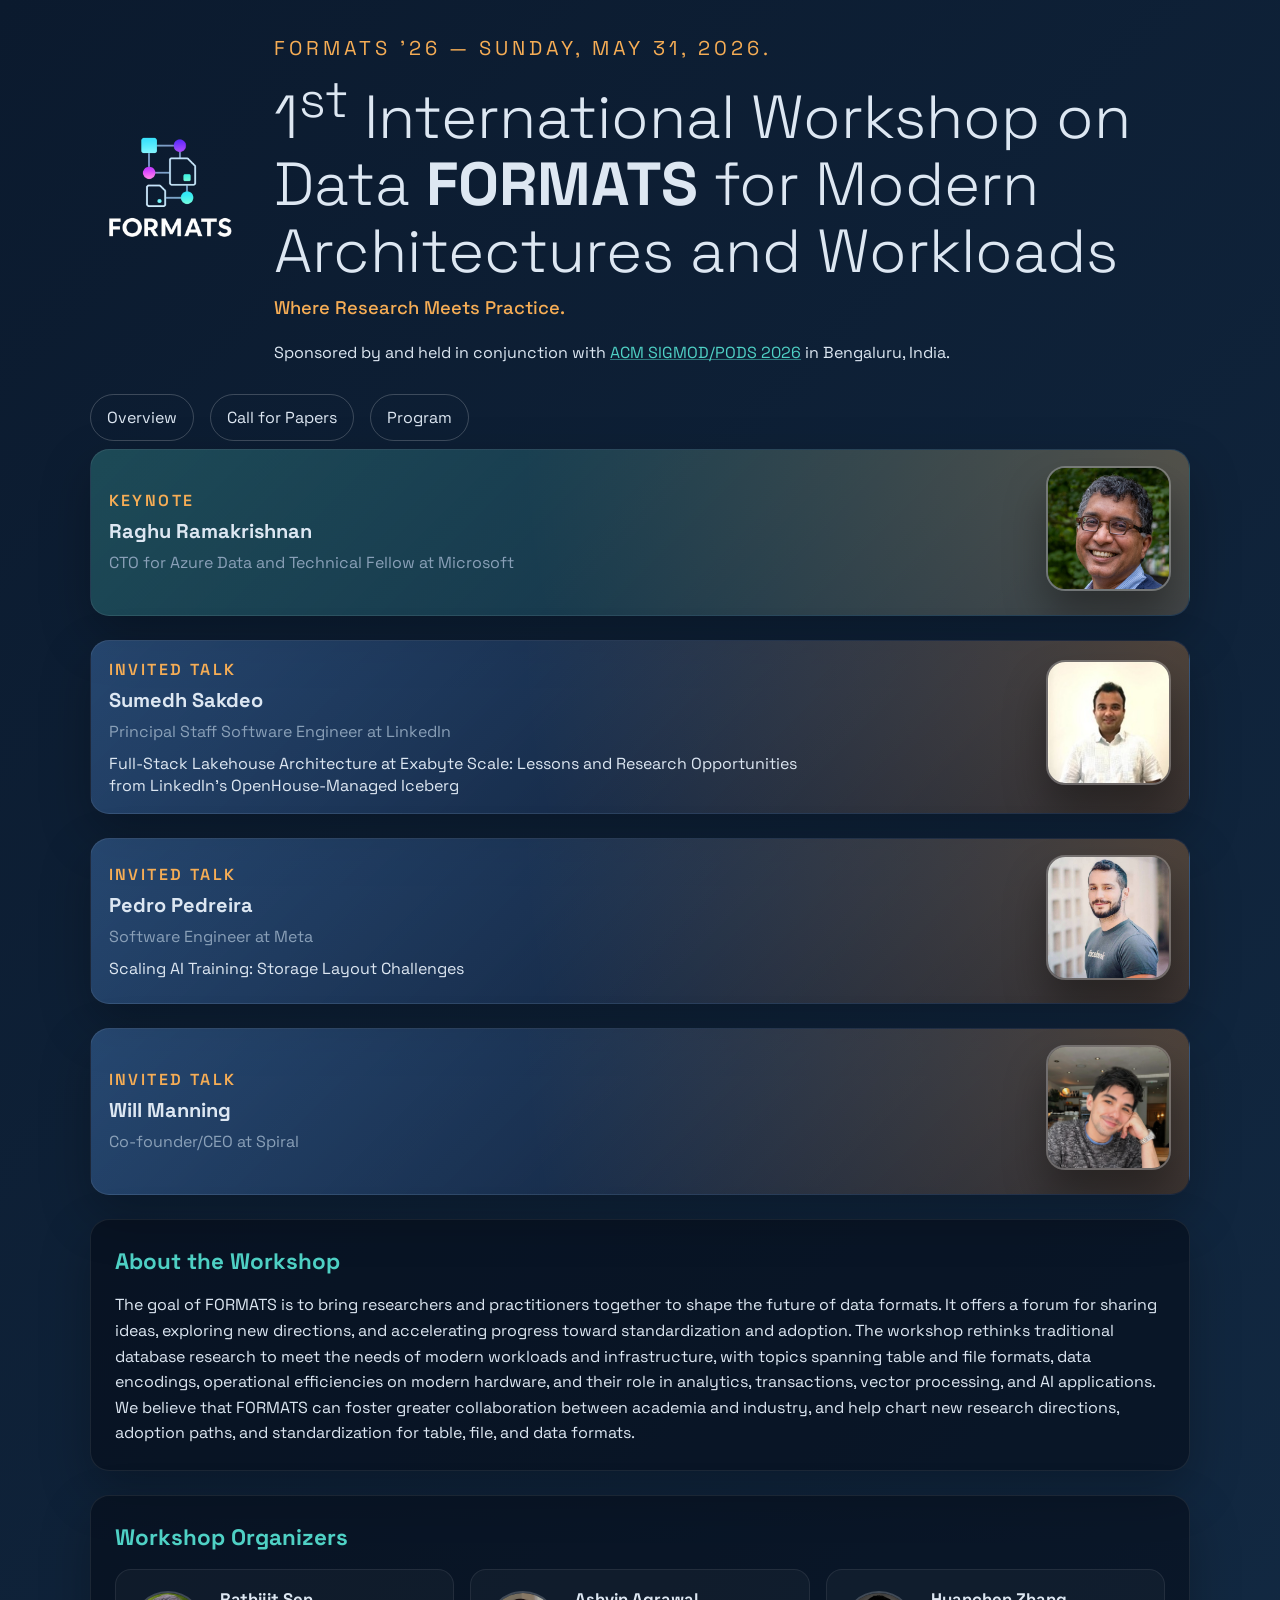
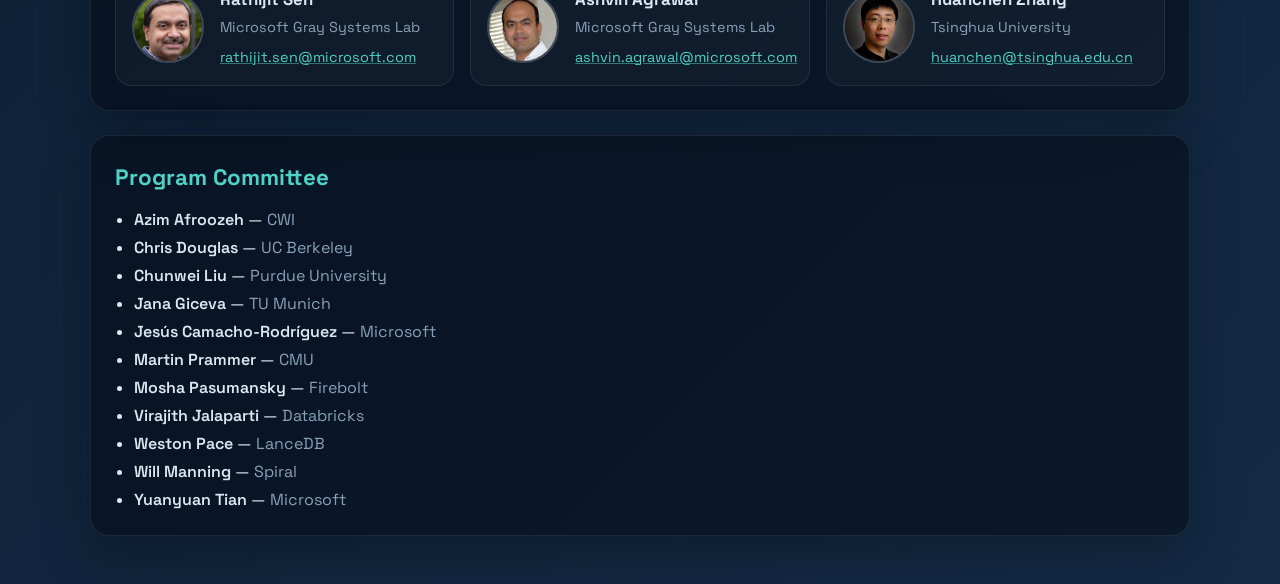
==== index.html @ 2ddc9ac2 "Added invited talk for Will Manning" ====
<!DOCTYPE html>
<html lang="en">
<head>
    <meta charset="UTF-8" />
    <meta name="viewport" content="width=device-width, initial-scale=1.0" />
    <title>FORMATS 2026 Workshop Overview</title>
    <link rel="stylesheet" href="styles.css" />
</head>
<body>
    <div class="wrapper">
        <header>
            <div class="hero-banner">
                <img src="formats_logo.png" alt="FORMATS 2026 logo" class="workshop-logo" />
                <div class="hero-copy">
                    <p class="hero-tag">FORMATS '26 &mdash; Sunday, May 31, 2026.</p>
                    <h1>1<sup>st</sup> International Workshop on Data <span class="headline-strong">FORMATS</span> for Modern Architectures and Workloads</h1>
                    <div class="subtitle-text">
                        <p class="page-subtitle">Where Research Meets Practice.</p>
                        <p>Sponsored by and held in conjunction with <a href="https://2026.sigmod.org/" target="_blank" rel="noreferrer">ACM SIGMOD/PODS 2026</a> in Bengaluru, India.</p>
                    </div>
                </div>
            </div>
            <nav class="nav-links">
                <a href="index.html">Overview</a>
                <a href="call-for-papers.html">Call for Papers</a>
                <a href="program.html">Program</a>
            </nav>
        </header>
        <main>
            <section class="news-banner" aria-label="Latest updates">
                <div class="news-content">
                    <p class="news-label">Keynote</p>
                    <h3>Raghu Ramakrishnan</h3>
                    <p class="news-description news-role">CTO for Azure Data and Technical Fellow at Microsoft</p>
                </div>
                <div class="news-visual">
                    <img src="talks/raghu_ramakrishnan.jpg" alt="Portrait of Raghu Ramakrishnan" />
                </div>
            </section>
            <section class="news-banner banner-emerald" aria-label="Invited talk">
                <div class="news-content">
                    <p class="news-label">Invited Talk</p>
                    <h3>Sumedh Sakdeo</h3>
                    <p class="news-description news-role">Principal Staff Software Engineer at LinkedIn</p>
                    <p class="news-description">Full-Stack Lakehouse Architecture at Exabyte Scale: Lessons and Research Opportunities from LinkedIn's OpenHouse-Managed Iceberg</p>
                </div>
                <div class="news-visual">
                    <img src="talks/sumedh_sakdeo.jpg" alt="Portrait of Sumedh Sakdeo" />
                </div>
            </section>
            <section class="news-banner banner-emerald" aria-label="Invited talk">
                <div class="news-content">
                    <p class="news-label">Invited Talk</p>
                    <h3>Pedro Pedreira</h3>
                    <p class="news-description news-role">Software Engineer at Meta</p>
                    <p class="news-description">Scaling AI Training: Storage Layout Challenges</p>
                </div>
                <div class="news-visual">
                    <img src="talks/pedro_pedreira.jpg" alt="Portrait of Pedro Pedreira" />
                </div>
            </section>
            <section class="news-banner banner-emerald" aria-label="Invited talk">
                <div class="news-content">
                    <p class="news-label">Invited Talk</p>
                    <h3>Will Manning</h3>
                    <p class="news-description news-role">Co-founder/CEO at Spiral</p>
                </div>
                <div class="news-visual">
                    <img src="talks/will_manning.png" alt="Portrait of Will Manning" />
                </div>
            </section>
            <section>
                <h2>About the Workshop</h2>
                <p>The goal of FORMATS is to bring researchers and practitioners together to shape the future of data formats. It offers a forum for sharing ideas, exploring new directions, and accelerating progress toward standardization and adoption. The workshop rethinks traditional database research to meet the needs of modern workloads and infrastructure, with topics spanning table and file formats, data encodings, operational efficiencies on modern hardware, and their role in analytics, transactions, vector processing, and AI applications.</p>
                <p>We believe that FORMATS can foster greater collaboration between academia and industry, and help chart new research directions, adoption paths, and standardization for table, file, and data formats.</p>
            </section>
            <section>
                <h2>Workshop Organizers</h2>
                <div class="organizer-grid">
                    <article class="organizer-card">
                        <img src="organizers/rathijit_sen.jpg" alt="Portrait of Rathijit Sen" />
                        <div class="organizer-info">
                            <h3>Rathijit Sen</h3>
                            <p>Microsoft Gray Systems Lab</p>
                            <a href="mailto:rathijit.sen@microsoft.com">rathijit.sen@microsoft.com</a>
                        </div>
                    </article>
                    <article class="organizer-card">
                        <img src="organizers/ashvin_agrawal.png" alt="Portrait of Ashvin Agrawal" />
                        <div class="organizer-info">
                            <h3>Ashvin Agrawal</h3>
                            <p>Microsoft Gray Systems Lab</p>
                            <a href="mailto:ashvin.agrawal@microsoft.com">ashvin.agrawal@microsoft.com</a>
                        </div>
                    </article>
                    <article class="organizer-card">
                        <img src="organizers/huanchen_zhang.jpg" alt="Portrait of Huanchen Zhang" />
                        <div class="organizer-info">
                            <h3>Huanchen Zhang</h3>
                            <p>Tsinghua University</p>
                            <a href="mailto:huanchen@tsinghua.edu.cn">huanchen@tsinghua.edu.cn</a>
                        </div>
                    </article>
                </div>
            </section>
            <section>
                <h2>Program Committee</h2>
                <ul class="pc-list">
                    <li><span class="pc-name">Azim Afroozeh</span> &mdash; <span class="pc-affiliation">CWI</span></li>
                    <li><span class="pc-name">Chris Douglas</span> &mdash; <span class="pc-affiliation">UC Berkeley</span></li>
                    <li><span class="pc-name">Chunwei Liu</span> &mdash; <span class="pc-affiliation">Purdue University</span></li>
                    <li><span class="pc-name">Jana Giceva</span> &mdash; <span class="pc-affiliation">TU Munich</span></li>
                    <li><span class="pc-name">Jesús Camacho-Rodríguez</span> &mdash; <span class="pc-affiliation">Microsoft</span></li>
                    <li><span class="pc-name">Martin Prammer</span> &mdash; <span class="pc-affiliation">CMU</span></li>
                    <li><span class="pc-name">Mosha Pasumansky</span> &mdash; <span class="pc-affiliation">Firebolt</span></li>
                    <li><span class="pc-name">Virajith Jalaparti</span> &mdash; <span class="pc-affiliation">Databricks</span></li>
                    <li><span class="pc-name">Weston Pace</span> &mdash; <span class="pc-affiliation">LanceDB</span></li>
                    <li><span class="pc-name">Will Manning</span> &mdash; <span class="pc-affiliation">Spiral</span></li>
                    <li><span class="pc-name">Yuanyuan Tian</span> &mdash; <span class="pc-affiliation">Microsoft</span></li>                    
                </ul>
            </section>
        </main>
    </div>
</body>
</html>
---- styles.css ----
@import url('https://fonts.googleapis.com/css2?family=Space+Grotesk:wght@400;500;600&display=swap');

:root {
    --bg-dark: #0b1a2e;
    --bg-light: #132b45;
    --accent: #4fd1c5;
    --highlight: #f6ad55;
    --text: #dde7f2;
    --muted: #8aa0b8;
}

* {
    box-sizing: border-box;
    margin: 0;
    padding: 0;
}

body {
    font-family: 'Space Grotesk', 'Segoe UI', sans-serif;
    color: var(--text);
    min-height: 100vh;
    background: linear-gradient(135deg, var(--bg-dark), var(--bg-light));
    line-height: 1.6;
    display: flex;
    flex-direction: column;
}

a {
    color: var(--accent);
    text-decoration-color: rgba(79, 209, 197, 0.5);
}

a:hover,
a:focus-visible {
    color: var(--highlight);
    text-decoration-color: var(--highlight);
}

.wrapper {
    width: min(1100px, 90vw);
    margin: 0 auto;
    padding: 1.2rem 0 3rem;
}

header {
    display: flex;
    flex-direction: column;
    gap: 0.3rem;
    margin-bottom: 0.5rem;
}

.workshop-logo {
    width: 160px;
    max-width: 50%;
    height: auto;
    margin-bottom: 0.5rem;
    flex-shrink: 0;
}

.hero-banner {
    display: flex;
    gap: 1.5rem;
    align-items: center;
        margin-top: 0.8rem;
    margin-bottom: 0.2rem;
}

.hero-copy {
    flex: 1;
    display: flex;
    flex-direction: column;
    gap: 0.5rem;
}

.page-subtitle {
    font-size: 1.15rem;
    color: var(--highlight);
    font-weight: 500;
}

.subtitle-text {
    display: flex;
    flex-direction: column;
    gap: 1.1rem;
    align-self: start;
}

.hero-tag {
    color: var(--highlight);
    letter-spacing: 0.2em;
    font-size: 1.25rem;
    text-transform: uppercase;
}

h1 {
    font-size: clamp(2.5rem, 6vw, 3.8rem);
    line-height: 1.1;
    font-weight: 300;
}

.headline-strong {
    font-weight: 700;
}


.nav-links {
    display: flex;
    gap: 1rem;
    flex-wrap: wrap;
    margin-top: 0;
    justify-content: flex-start;
}

.nav-links a {
    text-decoration: none;
    padding: 0.6rem 1rem;
    border: 1px solid rgba(255, 255, 255, 0.2);
    border-radius: 999px;
    margin-top: 1.3rem;
    color: var(--text);
    transition: all 0.2s ease;
}

.nav-links a:hover,
.nav-links a:focus-visible {
    border-color: var(--accent);
    color: var(--accent);
}

main {
    display: grid;
    gap: 1.5rem;
}

section {
    background: rgba(5, 10, 20, 0.55);
    padding: 1.5rem;
    border-radius: 1.2rem;
    border: 1px solid rgba(255, 255, 255, 0.08);
    box-shadow: 0 20px 50px rgba(0, 0, 0, 0.25);
}

section h2 {
    font-size: 1.4rem;
    margin-bottom: 0.8rem;
    color: var(--accent);
}

.news-banner {
    position: relative;
    overflow: hidden;
    background: linear-gradient(135deg, rgba(79, 209, 197, 0.25), rgba(19, 43, 69, 0.9));
    border-radius: 1.2rem;
    padding: 1rem 1.1rem;
    border: 1px solid rgba(255, 255, 255, 0.08);
    display: grid;
    grid-template-columns: minmax(0, 1fr) auto;
    gap: 0.75rem;
    align-items: center;
}

.banner-emerald {
    background: linear-gradient(135deg, rgba(96, 165, 250, 0.3), rgba(9, 18, 38, 0.95));
}

.news-banner::before {
    content: "";
    position: absolute;
    inset: 0;
    background: radial-gradient(circle at top right, rgba(246, 173, 85, 0.35), transparent 60%);
    opacity: 0.8;
    pointer-events: none;
}

.news-content {
    position: relative;
    z-index: 1;
    display: flex;
    flex-direction: column;
    gap: 0.35rem;
}

.news-label {
    text-transform: uppercase;
    letter-spacing: 0.15em;
    font-size: 1rem;
    color: var(--highlight);
    font-weight: 600;
}

.news-content h3 {
    margin: 0;
    font-size: 1.25rem;
    line-height: 1.2;
}

.news-description {
    margin: 0;
    color: var(--text);
    max-width: 72ch;
    line-height: 1.35;
}

.news-role {
    color: var(--muted);
    margin: 0.2rem 0 0.25rem;
}

.news-description + .news-description {
    margin-top: 0.1rem;
}


.news-visual {
    position: relative;
    z-index: 1;
    justify-self: center;
}

.news-visual img {
    width: 125px;
    height: 125px;
    object-fit: cover;
    border-radius: 1.2rem;
    border: 2px solid rgba(255, 255, 255, 0.25);
    box-shadow: 0 25px 40px rgba(0, 0, 0, 0.35);
}

.keynote-card {
    display: flex;
    gap: 1.5rem;
    align-items: center;
    padding: 1rem;
    border-radius: 1rem;
    border: 1px solid rgba(255, 255, 255, 0.08);
    background: rgba(255, 255, 255, 0.03);
}

.keynote-photo img {
    width: 150px;
    height: 150px;
    border-radius: 1rem;
    object-fit: cover;
    border: 2px solid rgba(255, 255, 255, 0.2);
    box-shadow: 0 15px 28px rgba(0, 0, 0, 0.25);
}

.keynote-details h3 {
    margin: 0;
    font-size: 1.25rem;
}

.keynote-label {
    text-transform: uppercase;
    letter-spacing: 0.15em;
    font-size: 0.92rem;
    color: var(--highlight);
    margin-bottom: 0.2rem;
}

.keynote-role {
    margin: 0.2rem 0 0.6rem;
    color: var(--muted);
}

.keynote-abstract {
    margin: 0;
    color: var(--text);
    max-width: 72ch;
    line-height: 1.35;
}


.organizer-grid {
    display: grid;
    grid-template-columns: repeat(auto-fit, minmax(230px, 1fr));
    gap: 1rem;
}

.organizer-card {
    display: flex;
    gap: 1rem;
    align-items: center;
    padding: 1rem;
    border-radius: 1rem;
    border: 1px solid rgba(255, 255, 255, 0.08);
    background: rgba(255, 255, 255, 0.03);
}

.organizer-card img {
    width: 72px;
    height: 72px;
    border-radius: 50%;
    object-fit: cover;
    border: 2px solid rgba(255, 255, 255, 0.2);
}

.organizer-info h3 {
    margin-bottom: 0.2rem;
    font-size: 1.05rem;
}

.organizer-info p {
    margin-bottom: 0.3rem;
    color: var(--muted);
    font-size: 0.9rem;
}

.organizer-card a {
    color: var(--accent);
    font-size: 0.9rem;
}

.placeholder {
    color: var(--muted);
}

.pc-list {
    list-style: disc;
    padding-left: 1.2rem;
    margin: 0.4rem 0 0;
    display: flex;
    flex-direction: column;
    gap: 0.35rem;
}

.pc-list li {
    line-height: 1.4;
}

.pc-name {
    font-weight: 600;
}

.pc-affiliation {
    color: var(--muted);
}

.topics-list {
    padding-left: 1.5rem;
    margin-left: 0.5rem;
}

footer {
    margin-top: auto;
    padding: 2rem 0;
    text-align: center;
    color: var(--muted);
    font-size: 0.9rem;
}

@media (max-width: 640px) {
    .wrapper {
        padding: 2rem 0 3rem;
    }

    header {
        align-items: flex-start;
    }

    .nav-links {
        flex-direction: column;
        align-items: stretch;
    }

    .nav-links a {
        text-align: center;
    }

    .news-banner {
        grid-template-columns: 1fr;
        text-align: center;
        padding: 1.1rem;
    }

    .news-content {
        align-items: center;
    }

    .news-visual img {
        width: 110px;
        height: 110px;
    }

    .keynote-card {
        flex-direction: column;
        text-align: center;
    }

    .keynote-photo img {
        width: 130px;
        height: 130px;
    }
}
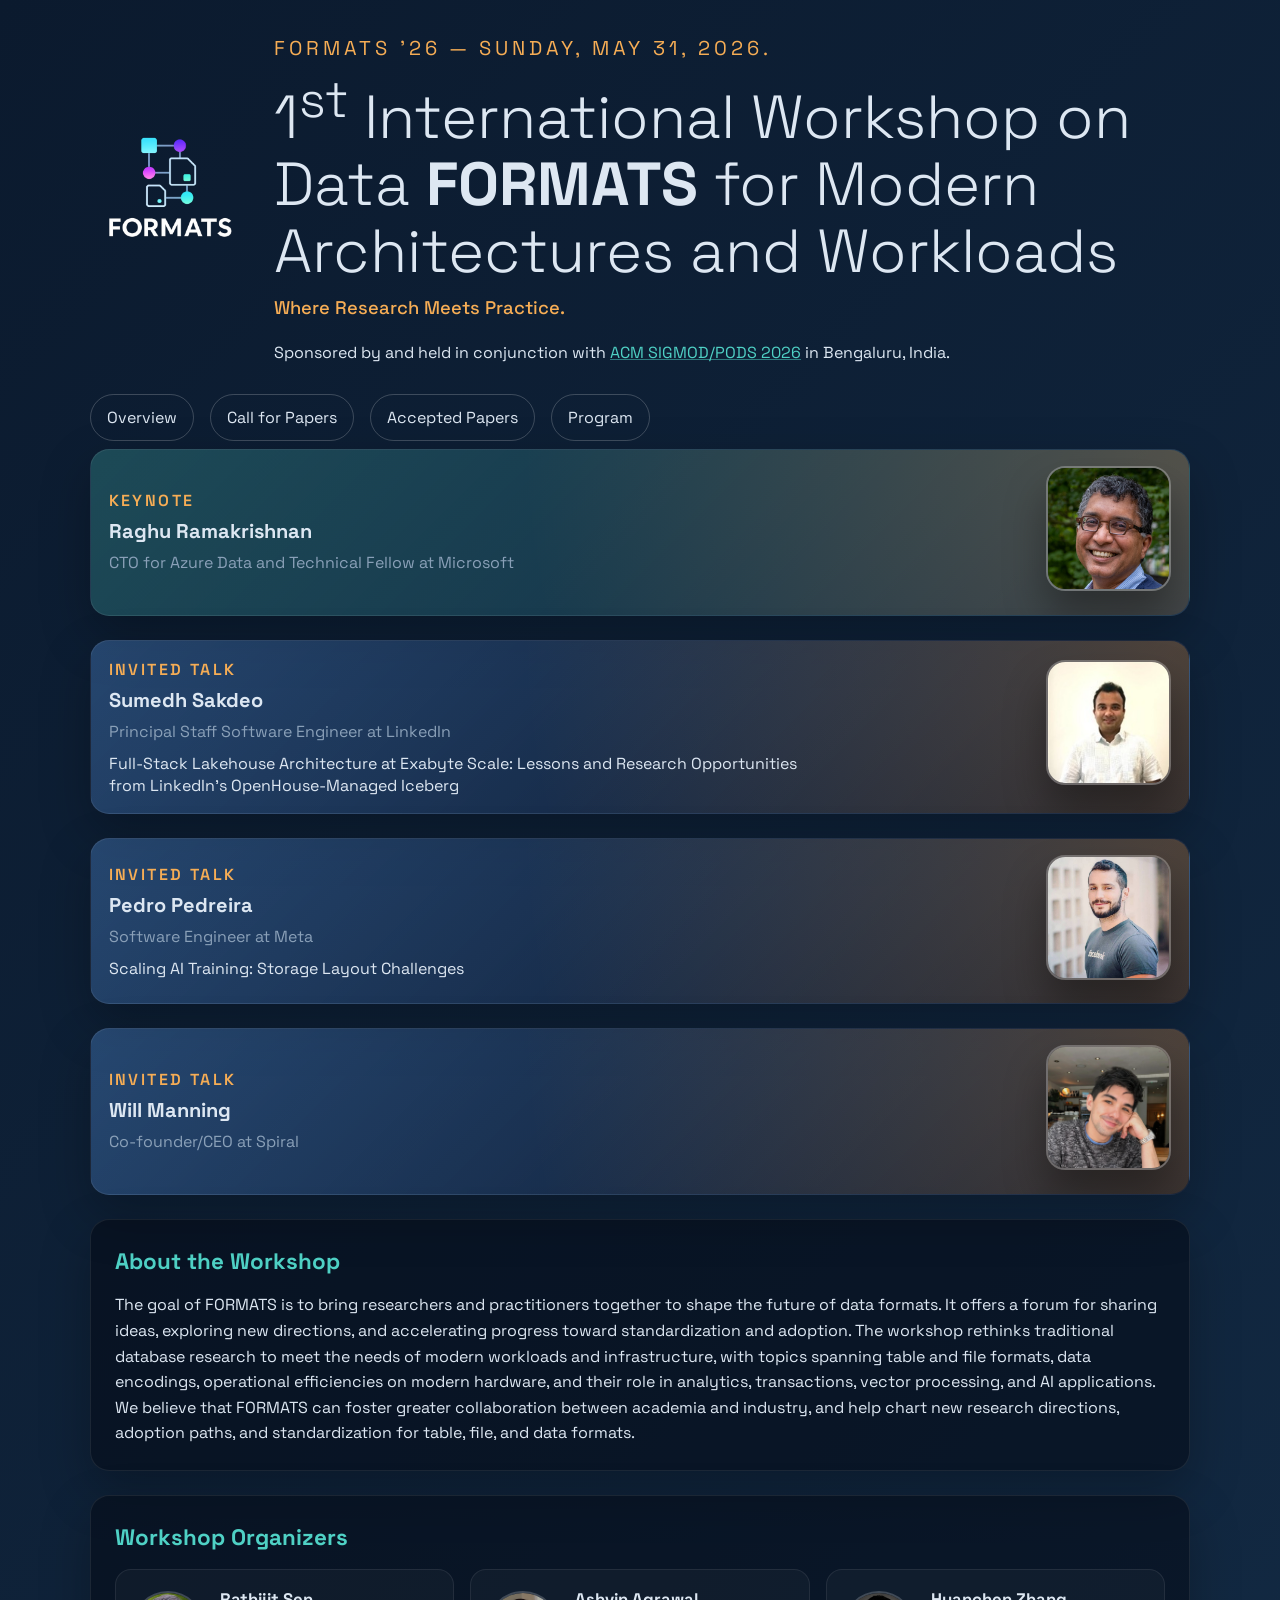
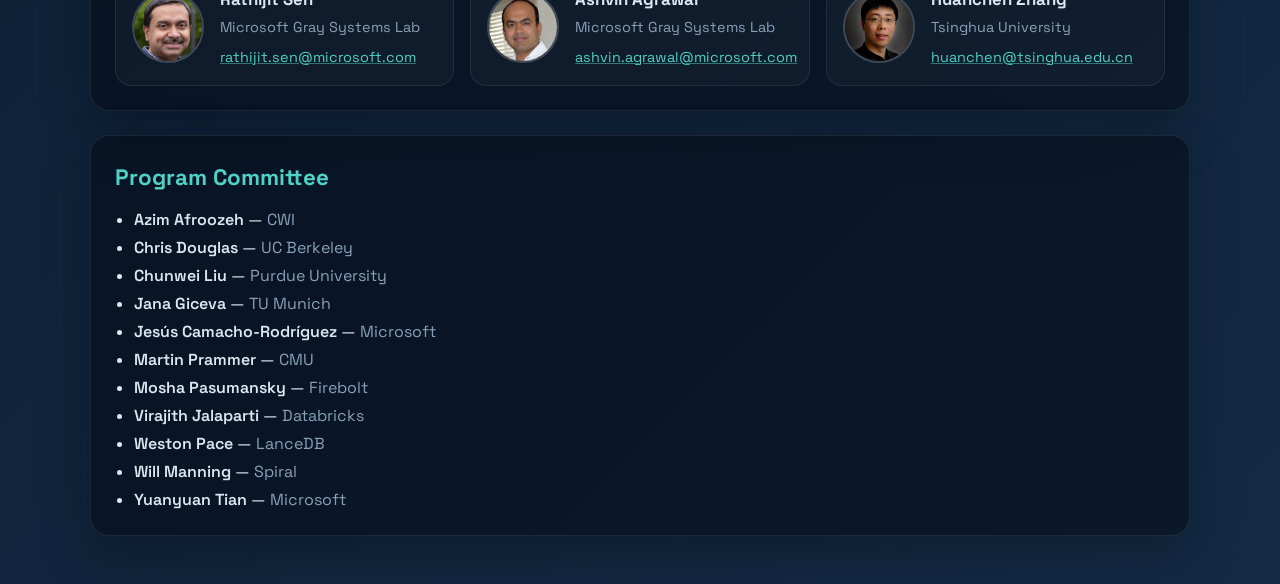
==== commit 73df04b2: "added list of first batch of accepted papers" ====
--- a/index.html
+++ b/index.html
@@ -23,6 +23,7 @@
             <nav class="nav-links">
                 <a href="index.html">Overview</a>
                 <a href="call-for-papers.html">Call for Papers</a>
+                <a href="accepted-papers.html">Accepted Papers</a>
                 <a href="program.html">Program</a>
             </nav>
         </header>
--- a/styles.css
+++ b/styles.css
@@ -341,6 +341,31 @@
     margin-left: 0.5rem;
 }
 
+.paper-list {
+    margin-top: 1rem;
+}
+
+.paper-list li + li {
+    margin-top: 0.75rem;
+}
+
+.paper-list strong {
+    color: var(--accent);
+    font-weight: 600;
+}
+
+.paper-list .paper-authors {
+    color: var(--muted);
+    font-size: 0.95rem;
+}
+
+.contact-author {
+    font-size: 0.85rem;
+    margin-left: 0.15rem;
+    color: var(--highlight);
+    cursor: help;
+}
+
 footer {
     margin-top: auto;
     padding: 2rem 0;
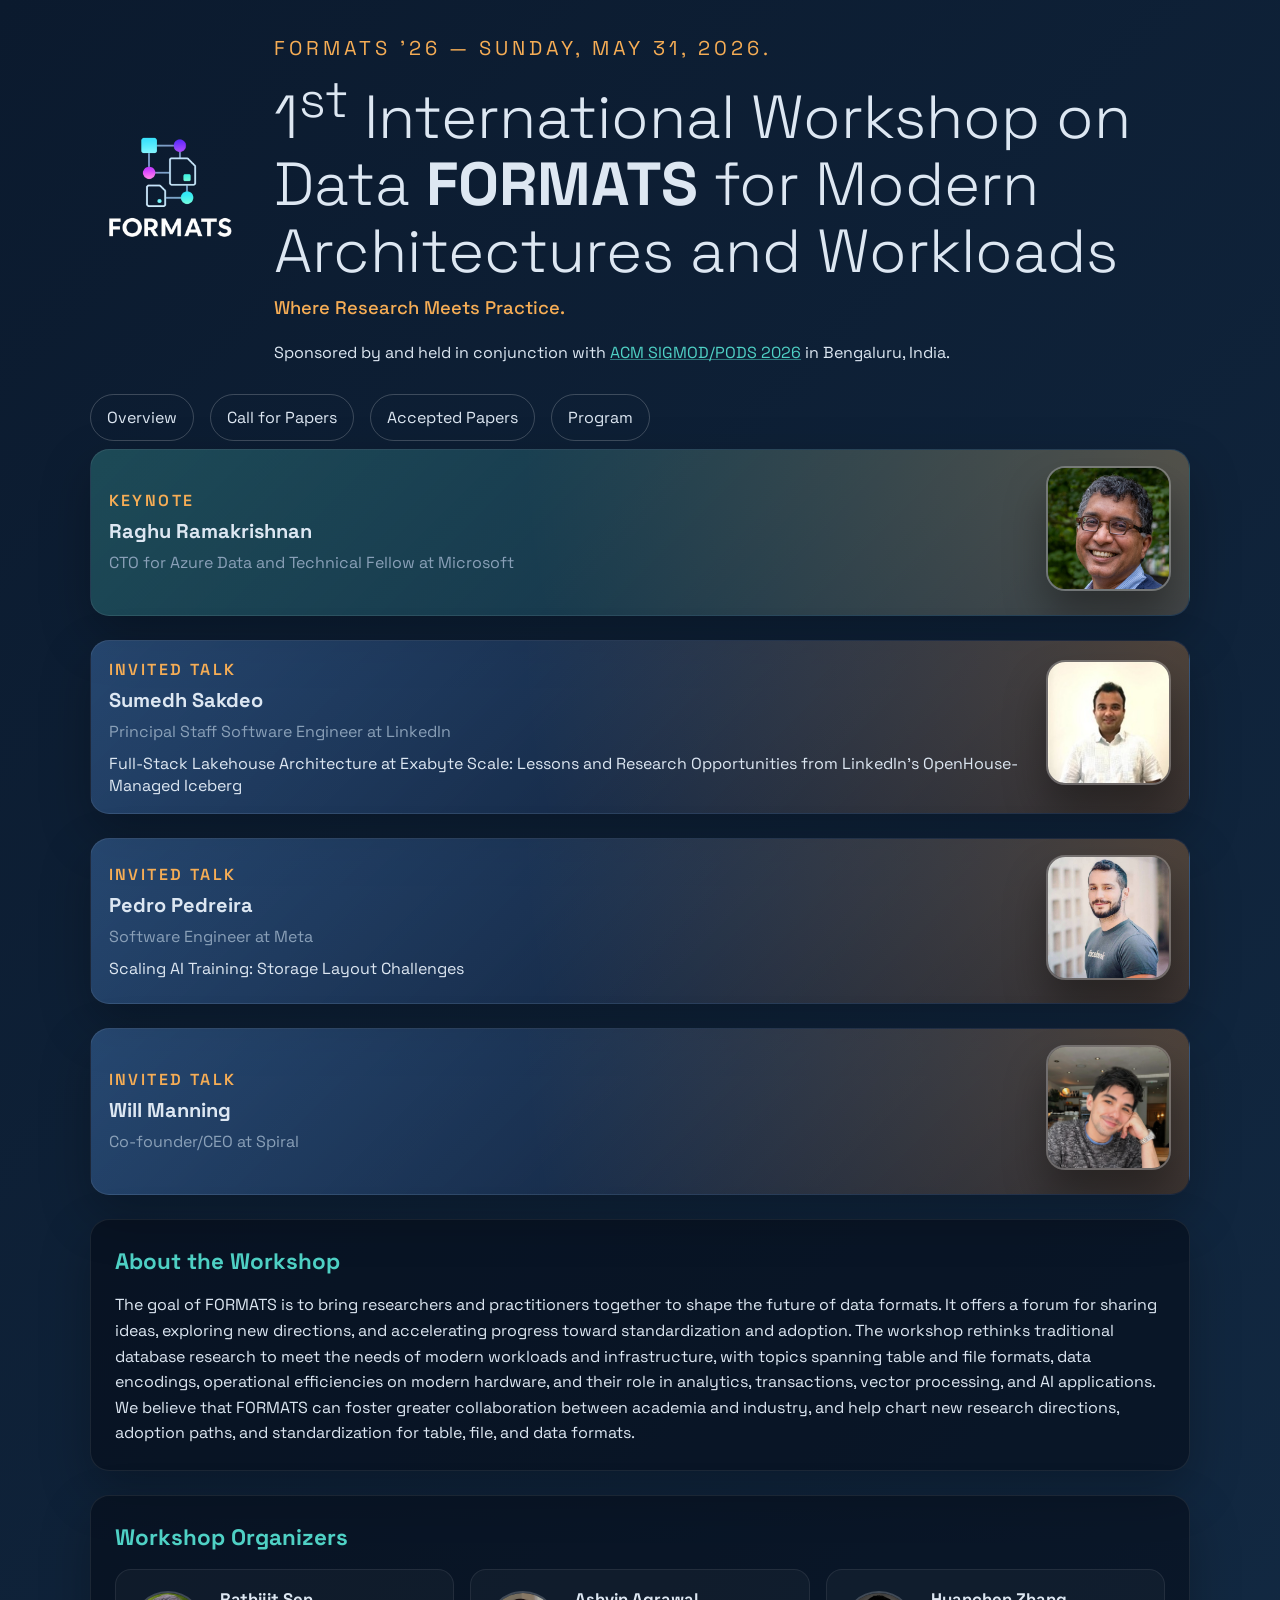
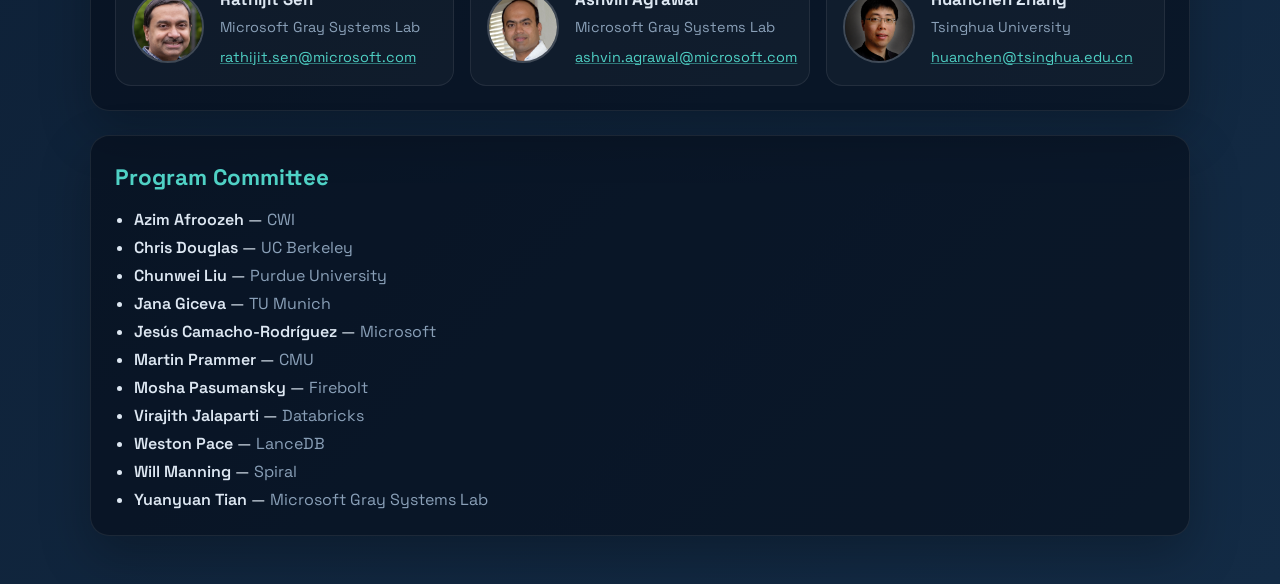
==== commit 537ac412: "added tentative program" ====
--- a/index.html
+++ b/index.html
@@ -117,7 +117,7 @@
                     <li><span class="pc-name">Virajith Jalaparti</span> &mdash; <span class="pc-affiliation">Databricks</span></li>
                     <li><span class="pc-name">Weston Pace</span> &mdash; <span class="pc-affiliation">LanceDB</span></li>
                     <li><span class="pc-name">Will Manning</span> &mdash; <span class="pc-affiliation">Spiral</span></li>
-                    <li><span class="pc-name">Yuanyuan Tian</span> &mdash; <span class="pc-affiliation">Microsoft</span></li>                    
+                    <li><span class="pc-name">Yuanyuan Tian</span> &mdash; <span class="pc-affiliation">Microsoft Gray Systems Lab</span></li>                    
                 </ul>
             </section>
         </main>
--- a/styles.css
+++ b/styles.css
@@ -155,12 +155,20 @@
     border: 1px solid rgba(255, 255, 255, 0.08);
     display: grid;
     grid-template-columns: minmax(0, 1fr) auto;
-    gap: 0.75rem;
+    column-gap: 0.75rem;
     align-items: center;
+}
+
+.news-banner > .talk-details {
+    grid-column: 1 / -1;
 }
 
 .banner-emerald {
     background: linear-gradient(135deg, rgba(96, 165, 250, 0.3), rgba(9, 18, 38, 0.95));
+}
+
+.banner-keynote {
+    border: 2px solid var(--highlight);
 }
 
 .news-banner::before {
@@ -197,7 +205,6 @@
 .news-description {
     margin: 0;
     color: var(--text);
-    max-width: 72ch;
     line-height: 1.35;
 }
 
@@ -366,6 +373,173 @@
     cursor: help;
 }
 
+.program-intro {
+    color: var(--muted);
+    margin-bottom: 1rem;
+}
+
+.program-room {
+    color: var(--highlight);
+    font-weight: 600;
+    margin: 0 0 0.5rem;
+}
+
+.session-block {
+    display: flex;
+    flex-direction: column;
+    gap: 0.75rem;
+}
+
+.session-block + .session-block,
+.session-block + .program-break,
+.program-break + .session-block {
+    margin-top: 1.5rem;
+}
+
+.session-heading {
+    font-size: 1.15rem;
+    color: var(--accent);
+    margin: 0;
+}
+
+.session-theme {
+    color: var(--muted);
+    font-size: 0.95rem;
+    margin: 0 0 0.25rem;
+}
+
+.program-time {
+    text-transform: uppercase;
+    letter-spacing: 0.12em;
+    font-size: 0.85rem;
+    color: var(--highlight);
+    font-weight: 600;
+    margin: 0 0 0.3rem;
+}
+
+.news-banner .program-time {
+    margin: 0;
+}
+
+.news-banner.no-visual {
+    grid-template-columns: 1fr;
+}
+
+.talk-details {
+    margin-top: 0.75rem;
+    color: var(--muted);
+    font-size: 0.95rem;
+    max-width: none;
+}
+
+.talk-details summary {
+    cursor: pointer;
+    color: var(--accent);
+    font-weight: 600;
+    letter-spacing: 0.04em;
+    text-transform: uppercase;
+    font-size: 0.8rem;
+    list-style: none;
+}
+
+.talk-details summary::-webkit-details-marker {
+    display: none;
+}
+
+.talk-details summary::before {
+    content: "▸ ";
+    display: inline-block;
+    transition: transform 0.15s ease;
+}
+
+.talk-details[open] summary::before {
+    content: "▾ ";
+}
+
+.talk-details p {
+    margin: 0.6rem 0 0;
+    line-height: 1.55;
+}
+
+.talk-details strong {
+    color: var(--text);
+}
+
+.paper-row {
+    display: grid;
+    grid-template-columns: 110px 1fr;
+    gap: 1rem;
+    align-items: baseline;
+    padding: 0.6rem 0.9rem;
+    border-radius: 0.7rem;
+    background: rgba(255, 255, 255, 0.03);
+    border: 1px solid rgba(255, 255, 255, 0.06);
+}
+
+.paper-row .program-time {
+    margin: 0;
+    color: var(--muted);
+    letter-spacing: 0.08em;
+}
+
+.paper-row .paper-title {
+    font-weight: 600;
+    color: var(--text);
+    margin: 0;
+}
+
+.paper-row .paper-authors {
+    display: block;
+    color: var(--muted);
+    font-size: 0.92rem;
+    margin-top: 0.15rem;
+}
+
+.program-break,
+.program-simple {
+    display: grid;
+    grid-template-columns: 110px 1fr;
+    gap: 1rem;
+    align-items: baseline;
+    padding: 0.6rem 0.9rem;
+    border-radius: 0.7rem;
+    border: 1px dashed rgba(255, 255, 255, 0.1);
+    background: rgba(255, 255, 255, 0.015);
+    color: var(--muted);
+}
+
+.program-break .program-time,
+.program-simple .program-time {
+    margin: 0;
+    color: var(--muted);
+    letter-spacing: 0.08em;
+}
+
+.program-break .program-label {
+    color: var(--highlight);
+    font-weight: 600;
+}
+
+.program-simple .program-label {
+    color: var(--text);
+    font-weight: 600;
+}
+
+.program-note {
+    color: var(--muted);
+    font-size: 0.9rem;
+    margin-top: 1rem;
+}
+
+@media (max-width: 640px) {
+    .paper-row,
+    .program-break,
+    .program-simple {
+        grid-template-columns: 1fr;
+        gap: 0.25rem;
+    }
+}
+
 footer {
     margin-top: auto;
     padding: 2rem 0;
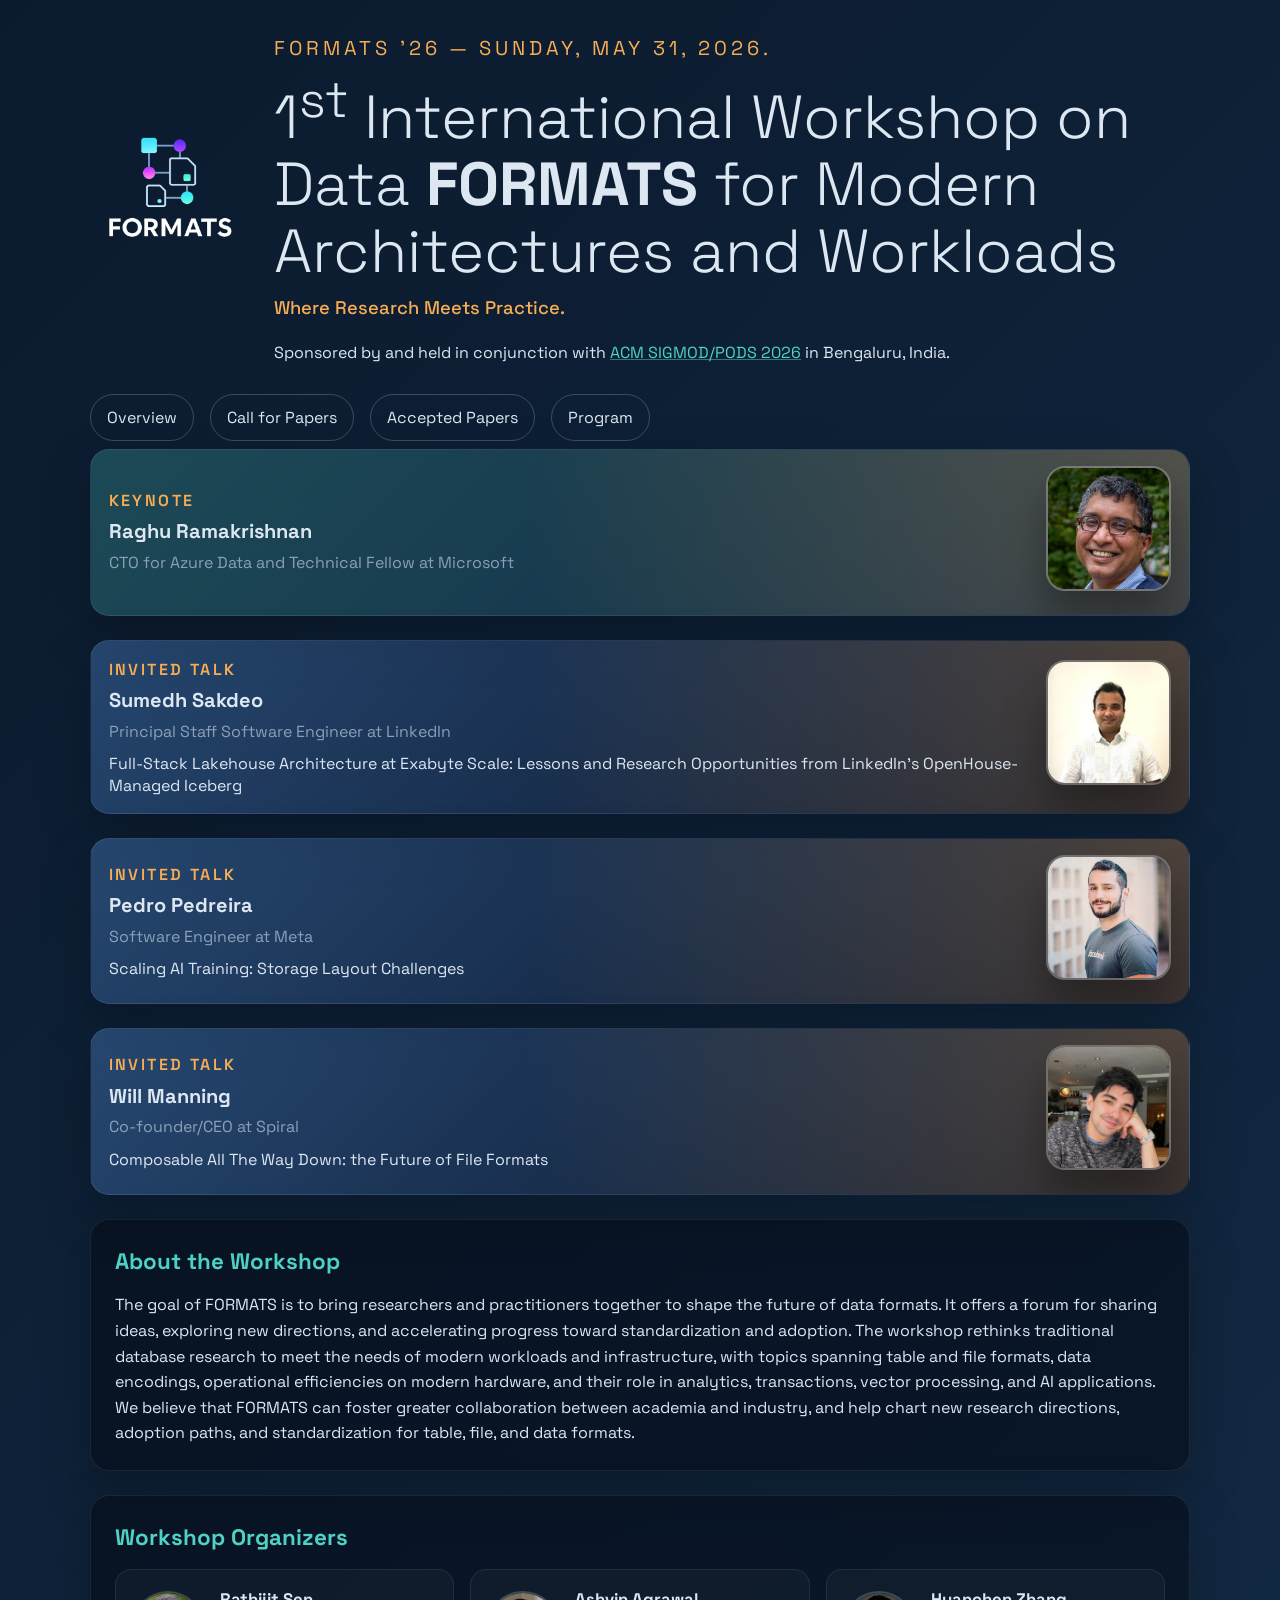
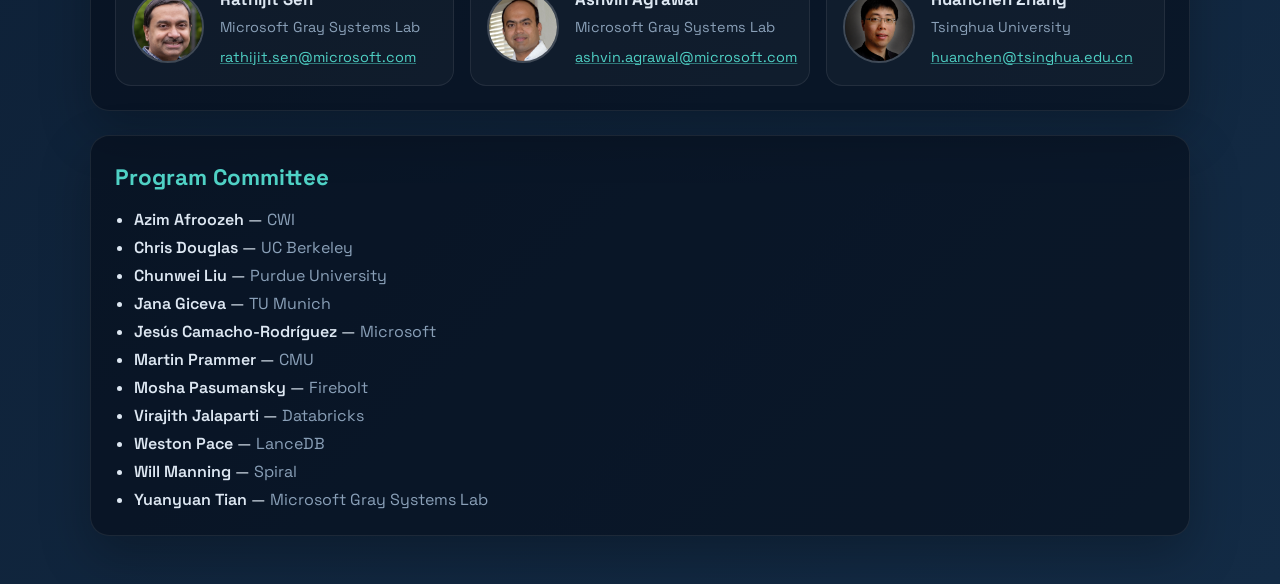
==== commit b7ccadd3: "Added Will Manning's talk title" ====
--- a/index.html
+++ b/index.html
@@ -65,6 +65,7 @@
                     <p class="news-label">Invited Talk</p>
                     <h3>Will Manning</h3>
                     <p class="news-description news-role">Co-founder/CEO at Spiral</p>
+                    <p class="news-description">Composable All The Way Down: the Future of File Formats</p>
                 </div>
                 <div class="news-visual">
                     <img src="talks/will_manning.png" alt="Portrait of Will Manning" />
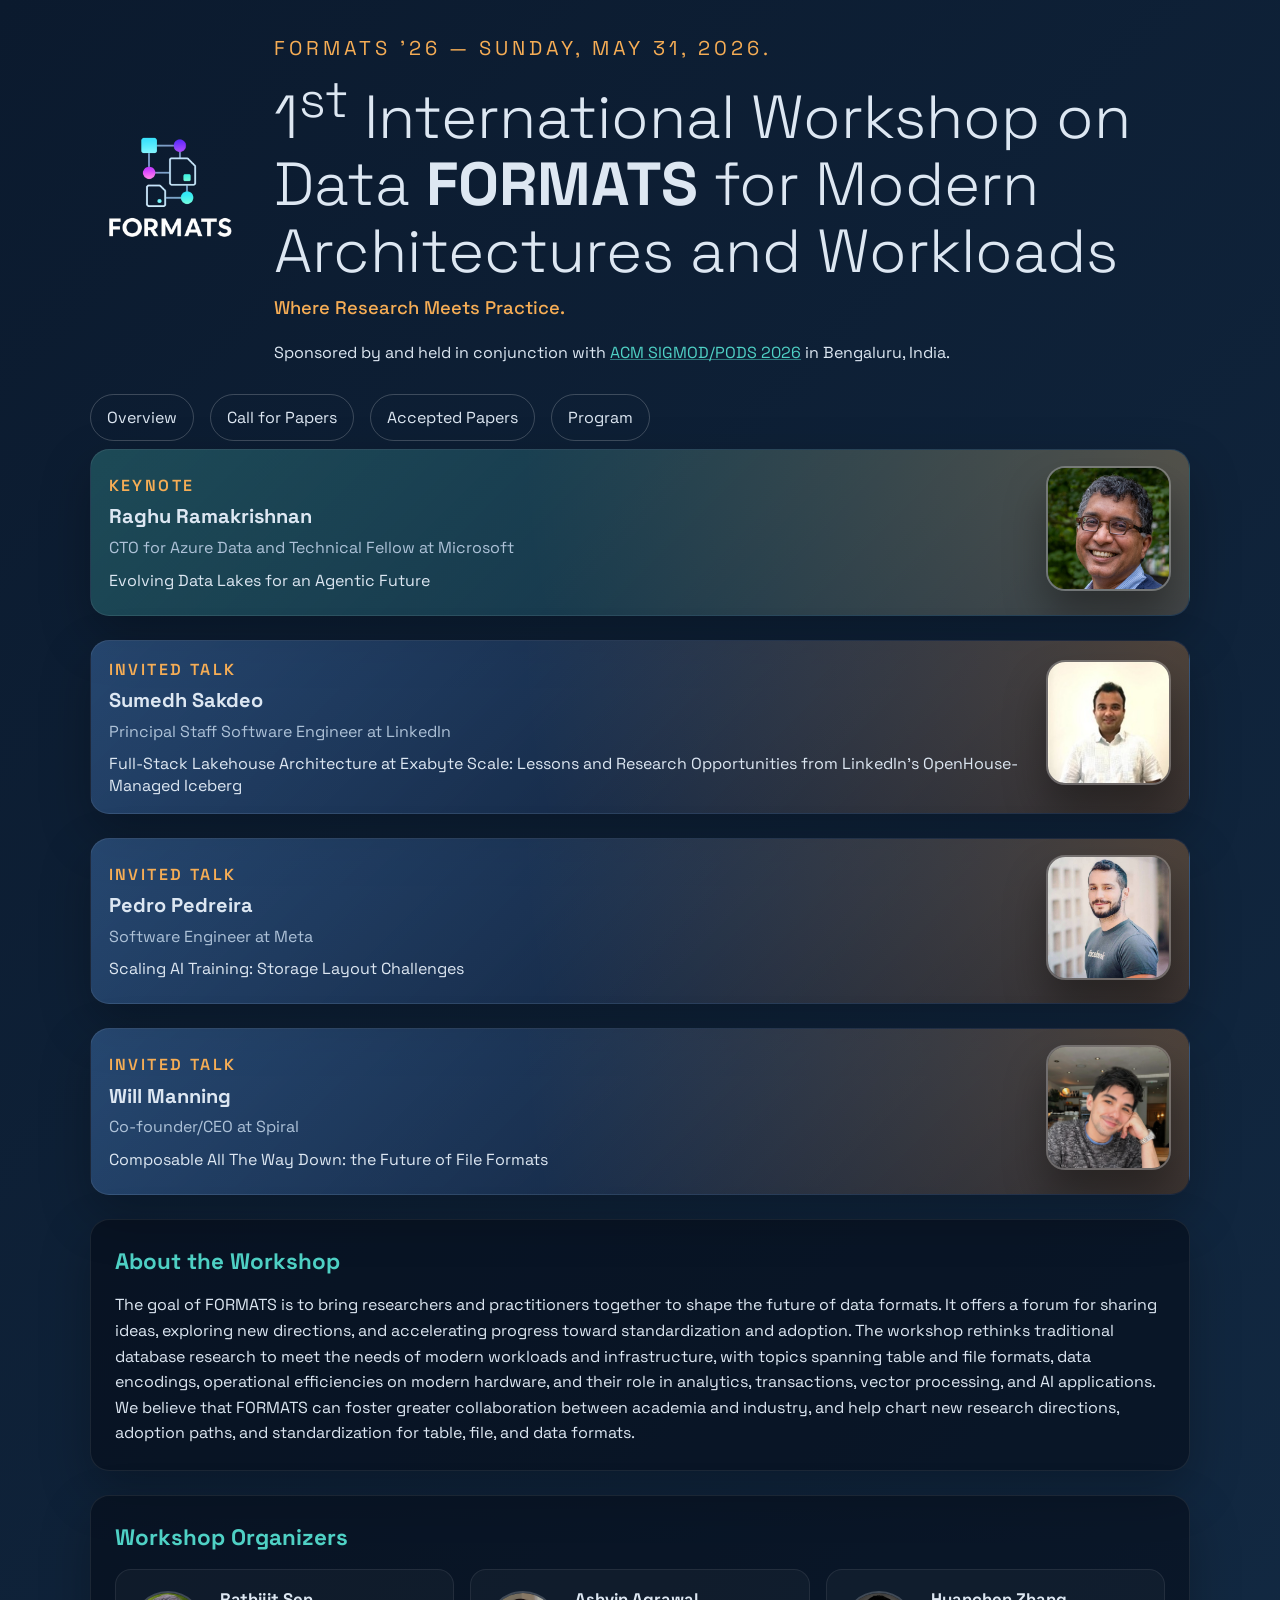
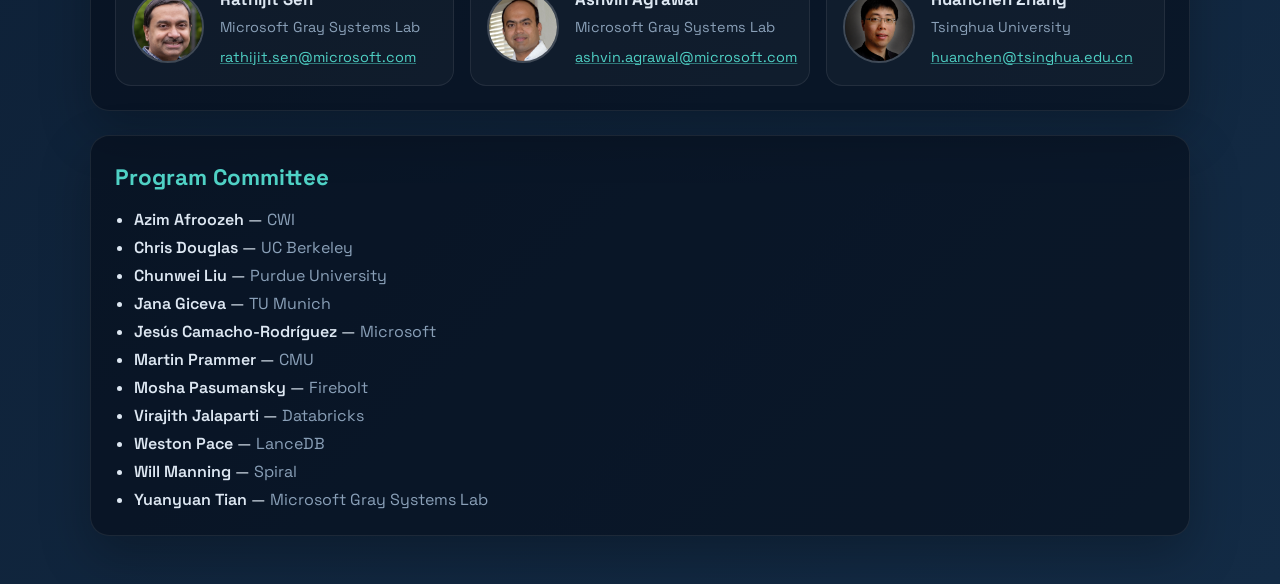
==== commit 7270a0a4: "added keynote talk title, updated panel title, and fonts" ====
--- a/index.html
+++ b/index.html
@@ -33,6 +33,7 @@
                     <p class="news-label">Keynote</p>
                     <h3>Raghu Ramakrishnan</h3>
                     <p class="news-description news-role">CTO for Azure Data and Technical Fellow at Microsoft</p>
+                    <p class="news-description">Evolving Data Lakes for an Agentic Future</p>
                 </div>
                 <div class="news-visual">
                     <img src="talks/raghu_ramakrishnan.jpg" alt="Portrait of Raghu Ramakrishnan" />
--- a/styles.css
+++ b/styles.css
@@ -7,6 +7,7 @@
     --highlight: #f6ad55;
     --text: #dde7f2;
     --muted: #8aa0b8;
+    --muted-bright: #aec2d8;
 }
 
 * {
@@ -209,7 +210,7 @@
 }
 
 .news-role {
-    color: var(--muted);
+    color: var(--muted-bright);
     margin: 0.2rem 0 0.25rem;
 }
 
@@ -362,7 +363,7 @@
 }
 
 .paper-list .paper-authors {
-    color: var(--muted);
+    color: var(--muted-bright);
     font-size: 0.95rem;
 }
 
@@ -427,7 +428,7 @@
 
 .talk-details {
     margin-top: 0.75rem;
-    color: var(--muted);
+    color: var(--muted-bright);
     font-size: 0.95rem;
     max-width: none;
 }
@@ -490,7 +491,7 @@
 
 .paper-row .paper-authors {
     display: block;
-    color: var(--muted);
+    color: var(--muted-bright);
     font-size: 0.92rem;
     margin-top: 0.15rem;
 }
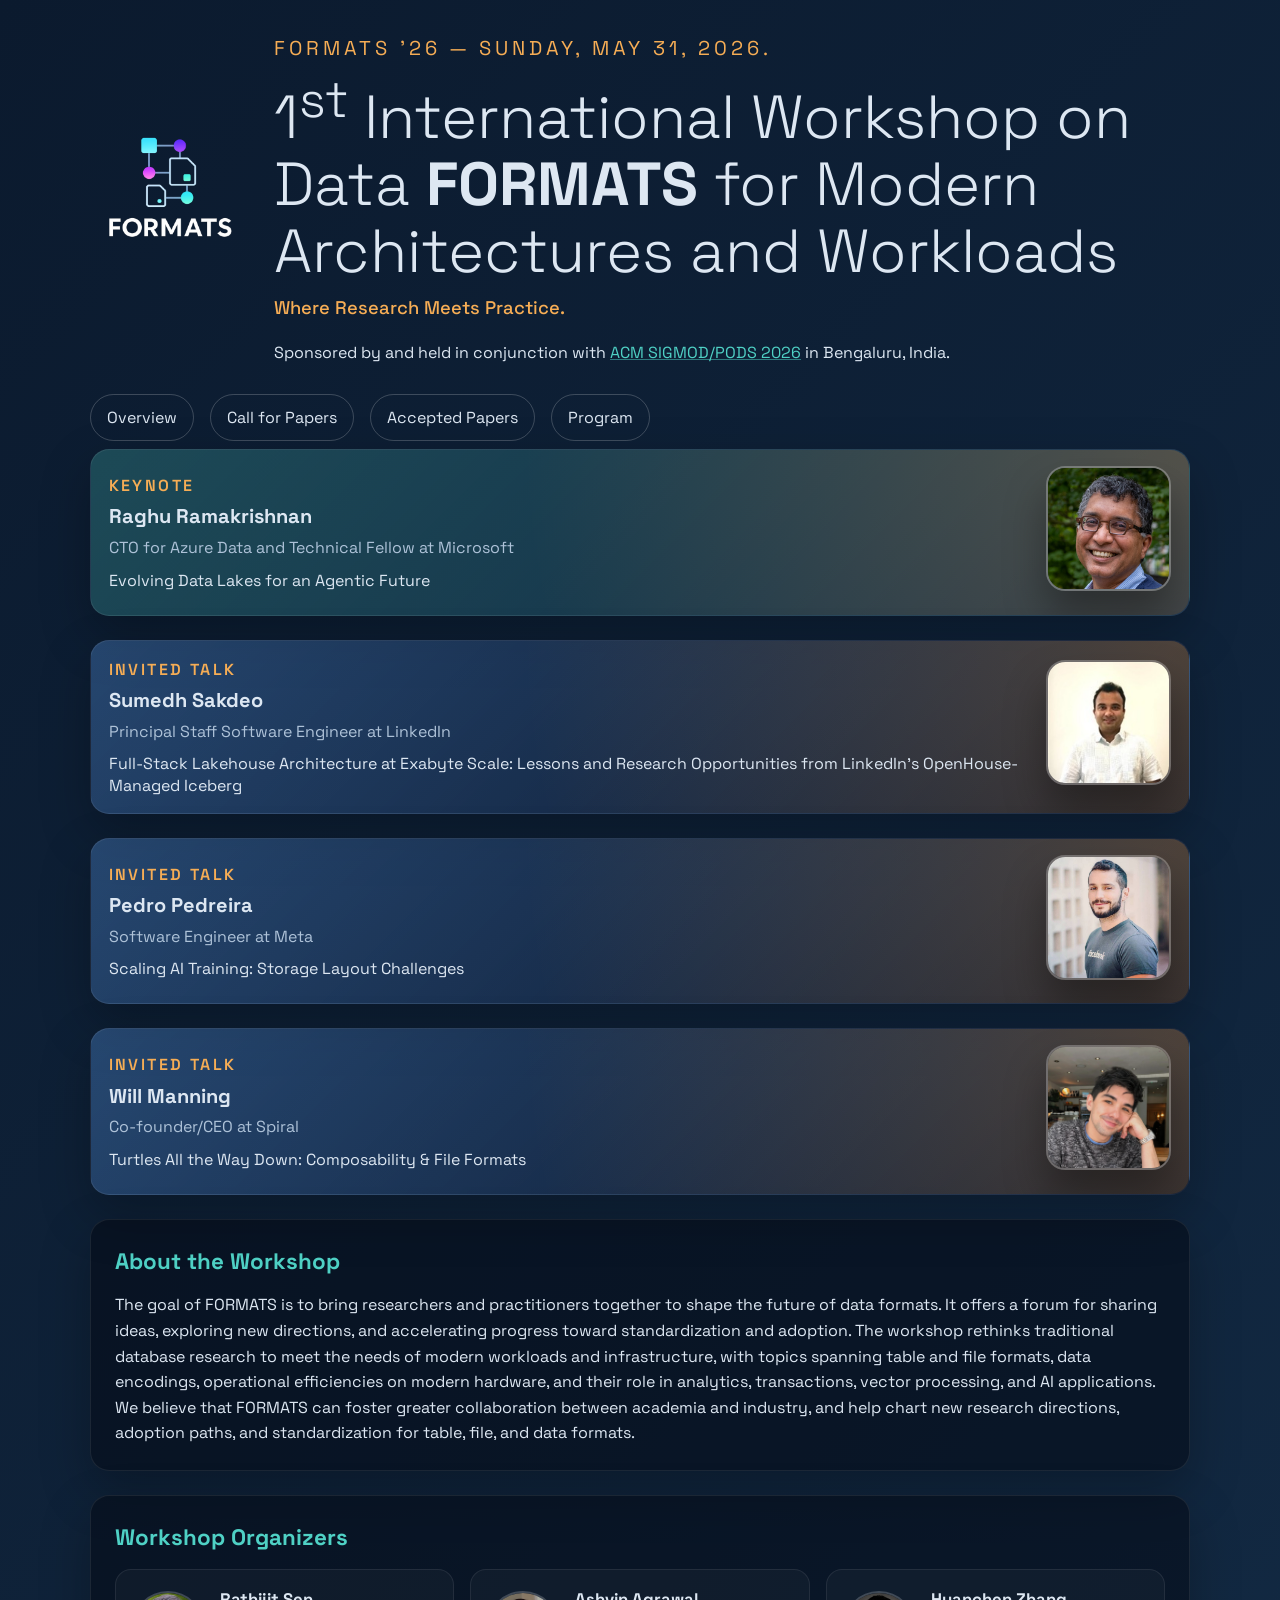
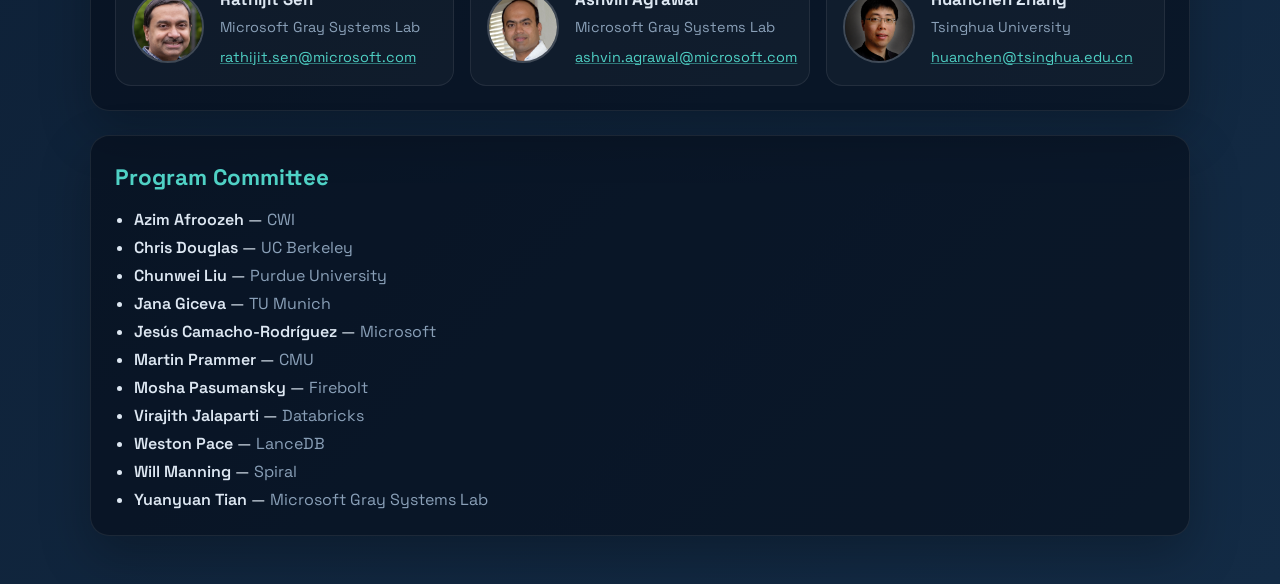
==== commit ff4fe4d0: "updates to talk details and bio" ====
--- a/index.html
+++ b/index.html
@@ -66,7 +66,7 @@
                     <p class="news-label">Invited Talk</p>
                     <h3>Will Manning</h3>
                     <p class="news-description news-role">Co-founder/CEO at Spiral</p>
-                    <p class="news-description">Composable All The Way Down: the Future of File Formats</p>
+                    <p class="news-description">Turtles All the Way Down: Composability &amp; File Formats</p>
                 </div>
                 <div class="news-visual">
                     <img src="talks/will_manning.png" alt="Portrait of Will Manning" />
--- a/styles.css
+++ b/styles.css
@@ -409,6 +409,14 @@
     margin: 0 0 0.25rem;
 }
 
+.session-chair {
+    color: var(--muted-bright);
+    font-weight: 600;
+    border-left: 2px solid rgba(79, 209, 197, 0.55);
+    padding-left: 0.55rem;
+    margin-bottom: 0.35rem;
+}
+
 .program-time {
     text-transform: uppercase;
     letter-spacing: 0.12em;
@@ -424,6 +432,108 @@
 
 .news-banner.no-visual {
     grid-template-columns: 1fr;
+}
+
+.news-banner.no-visual .panel-title {
+    font-size: 1.05rem;
+    line-height: 1.3;
+    max-width: 54ch;
+}
+
+.panel-people {
+    margin-top: 0.75rem;
+    padding-top: 0.45rem;
+    border-top: 1px solid rgba(255, 255, 255, 0.12);
+    display: flex;
+    flex-direction: column;
+    gap: 0.45rem;
+}
+
+.panel-people-heading {
+    margin: 0;
+    color: var(--highlight);
+    text-transform: uppercase;
+    letter-spacing: 0.1em;
+    font-size: 0.8rem;
+    font-weight: 700;
+}
+
+.panel-person {
+    display: grid;
+    grid-template-columns: 88px 1fr;
+    gap: 0.8rem;
+    align-items: start;
+    padding: 0.35rem 0;
+    border-top: 1px solid rgba(255, 255, 255, 0.08);
+}
+
+.panel-person.moderator {
+    border-top: none;
+}
+
+.panel-person-photo {
+    width: 88px;
+    height: 88px;
+    border-radius: 0.75rem;
+    object-fit: cover;
+    border: 1px solid rgba(255, 255, 255, 0.22);
+}
+
+.panel-person-body h4 {
+    margin: 0.02rem 0 0.08rem;
+    font-size: 1.02rem;
+    line-height: 1.25;
+}
+
+.panel-person-role {
+    margin: 0;
+    color: var(--accent);
+    font-size: 0.76rem;
+    font-weight: 700;
+    letter-spacing: 0.08em;
+    text-transform: uppercase;
+}
+
+.panel-person-title {
+    margin: 0;
+    color: var(--muted-bright);
+    font-size: 0.92rem;
+}
+
+.panel-person-bio-tab {
+    margin-top: 0.18rem;
+    color: var(--muted-bright);
+}
+
+.panel-person-bio-tab summary {
+    cursor: pointer;
+    color: var(--accent);
+    font-weight: 600;
+    letter-spacing: 0.04em;
+    text-transform: uppercase;
+    font-size: 0.75rem;
+    list-style: none;
+}
+
+.panel-person-bio-tab summary::-webkit-details-marker {
+    display: none;
+}
+
+.panel-person-bio-tab summary::before {
+    content: "▸ ";
+    display: inline-block;
+    transition: transform 0.15s ease;
+}
+
+.panel-person-bio-tab[open] summary::before {
+    content: "▾ ";
+}
+
+.panel-person-bio-tab p {
+    margin: 0.28rem 0 0;
+    color: var(--muted-bright);
+    font-size: 0.9rem;
+    line-height: 1.45;
 }
 
 .talk-details {
@@ -539,6 +649,16 @@
         grid-template-columns: 1fr;
         gap: 0.25rem;
     }
+
+    .panel-person {
+        grid-template-columns: 1fr;
+        gap: 0.45rem;
+    }
+
+    .panel-person-photo {
+        width: 84px;
+        height: 84px;
+    }
 }
 
 footer {
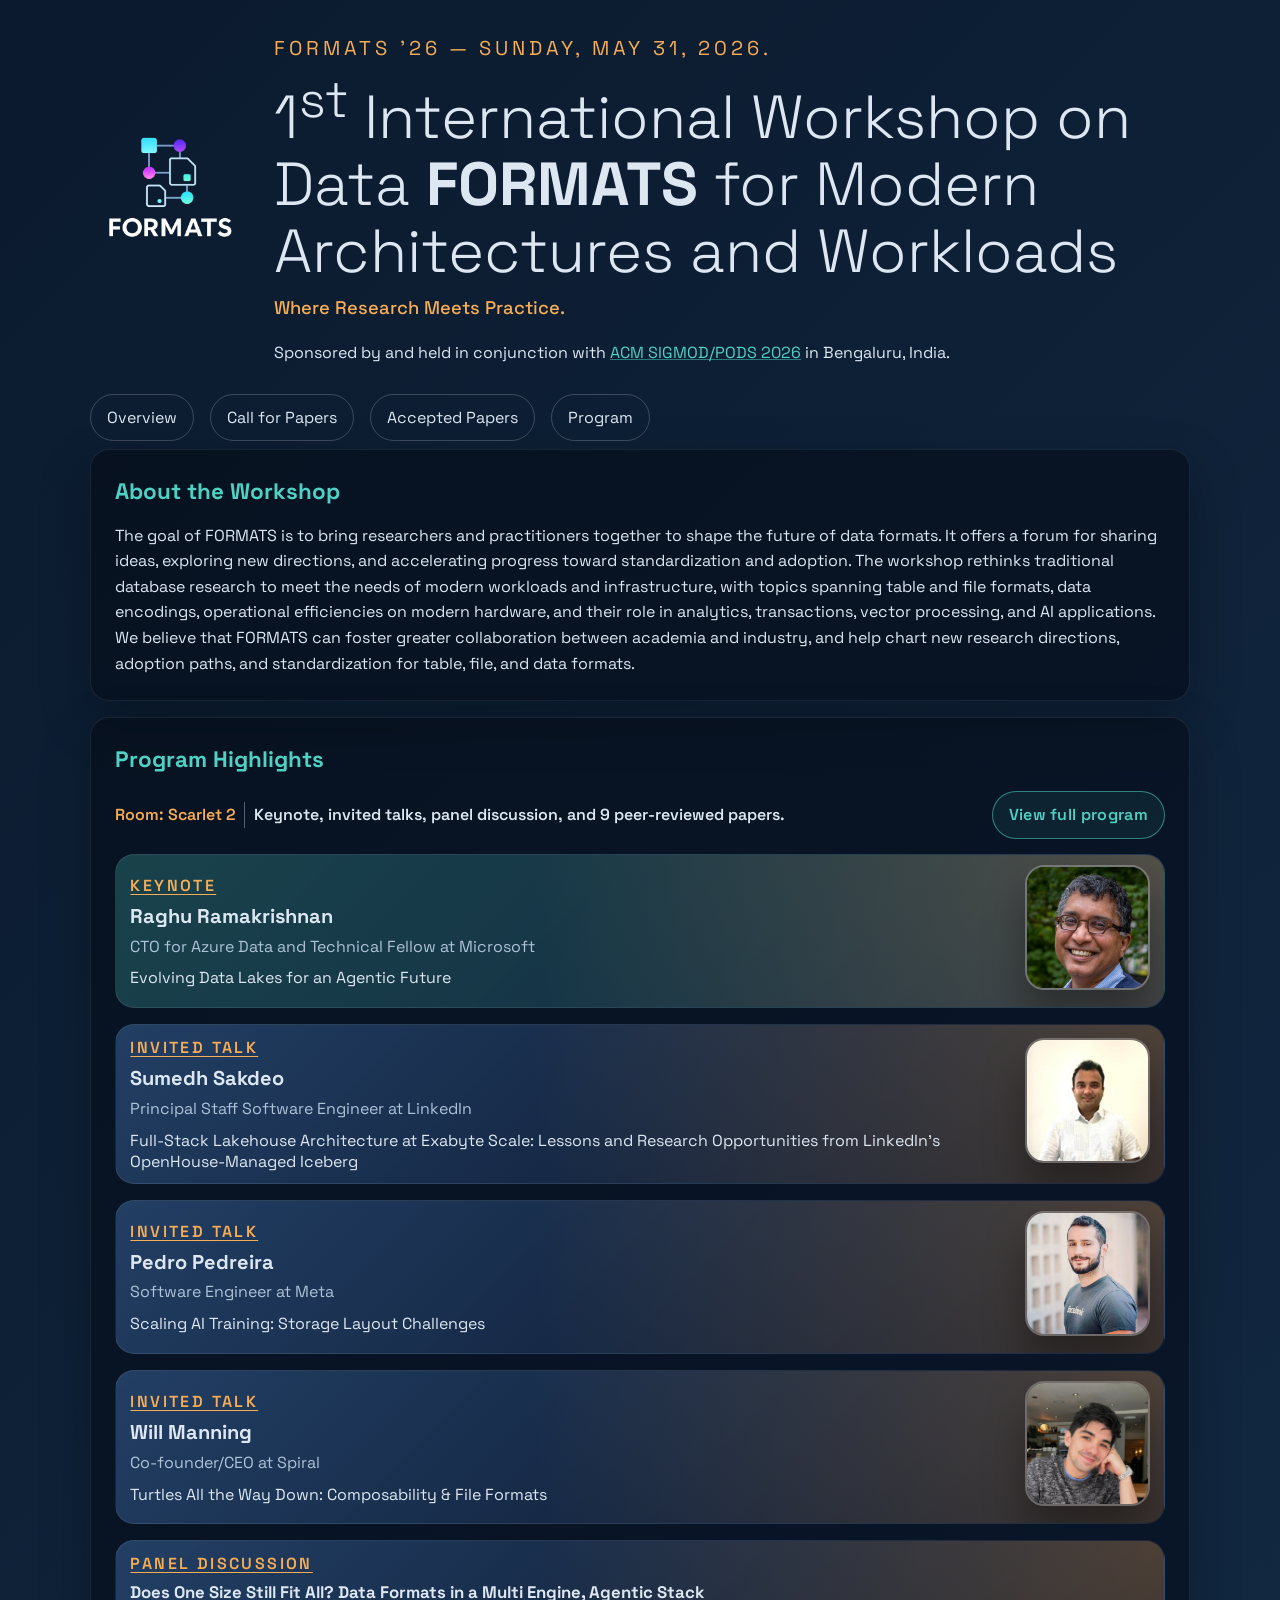
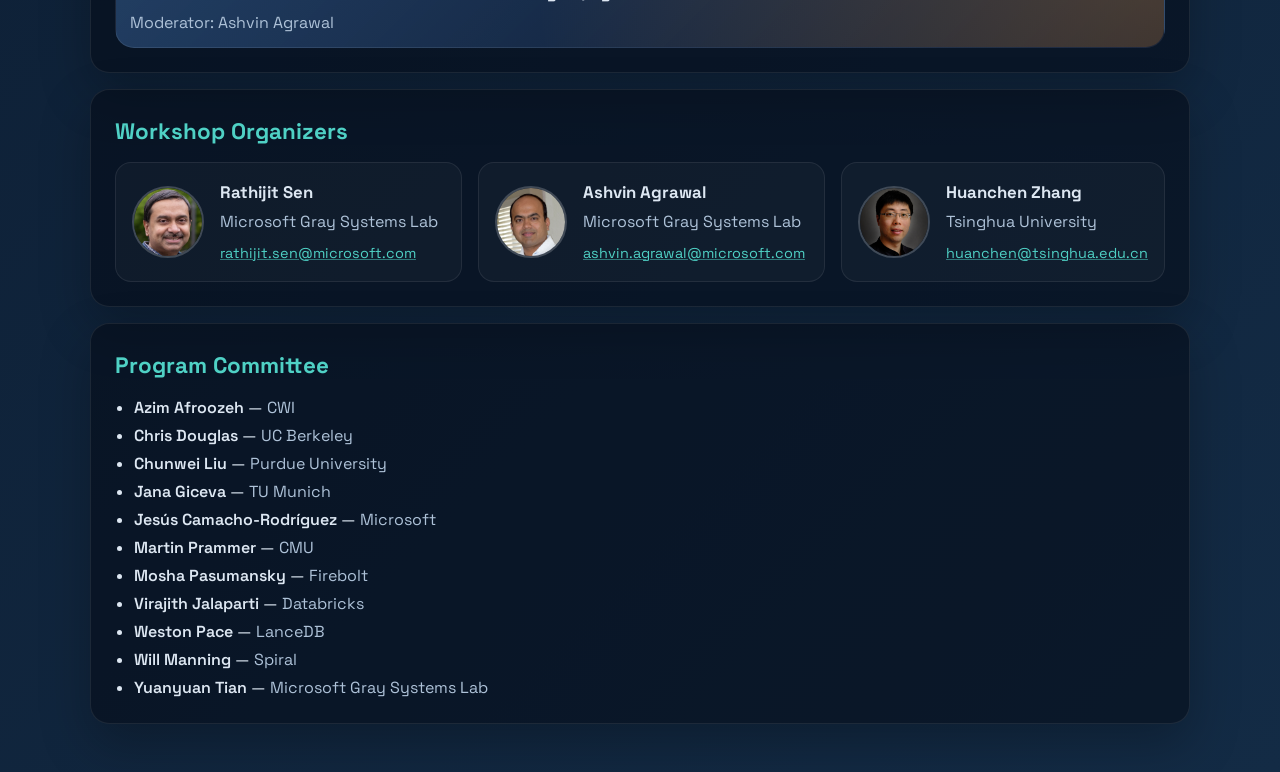
==== commit d77620a5: "styling and appearance updates" ====
--- a/index.html
+++ b/index.html
@@ -27,55 +27,79 @@
                 <a href="program.html">Program</a>
             </nav>
         </header>
-        <main>
-            <section class="news-banner" aria-label="Latest updates">
-                <div class="news-content">
-                    <p class="news-label">Keynote</p>
-                    <h3>Raghu Ramakrishnan</h3>
-                    <p class="news-description news-role">CTO for Azure Data and Technical Fellow at Microsoft</p>
-                    <p class="news-description">Evolving Data Lakes for an Agentic Future</p>
-                </div>
-                <div class="news-visual">
-                    <img src="talks/raghu_ramakrishnan.jpg" alt="Portrait of Raghu Ramakrishnan" />
-                </div>
-            </section>
-            <section class="news-banner banner-emerald" aria-label="Invited talk">
-                <div class="news-content">
-                    <p class="news-label">Invited Talk</p>
-                    <h3>Sumedh Sakdeo</h3>
-                    <p class="news-description news-role">Principal Staff Software Engineer at LinkedIn</p>
-                    <p class="news-description">Full-Stack Lakehouse Architecture at Exabyte Scale: Lessons and Research Opportunities from LinkedIn's OpenHouse-Managed Iceberg</p>
-                </div>
-                <div class="news-visual">
-                    <img src="talks/sumedh_sakdeo.jpg" alt="Portrait of Sumedh Sakdeo" />
-                </div>
-            </section>
-            <section class="news-banner banner-emerald" aria-label="Invited talk">
-                <div class="news-content">
-                    <p class="news-label">Invited Talk</p>
-                    <h3>Pedro Pedreira</h3>
-                    <p class="news-description news-role">Software Engineer at Meta</p>
-                    <p class="news-description">Scaling AI Training: Storage Layout Challenges</p>
-                </div>
-                <div class="news-visual">
-                    <img src="talks/pedro_pedreira.jpg" alt="Portrait of Pedro Pedreira" />
-                </div>
-            </section>
-            <section class="news-banner banner-emerald" aria-label="Invited talk">
-                <div class="news-content">
-                    <p class="news-label">Invited Talk</p>
-                    <h3>Will Manning</h3>
-                    <p class="news-description news-role">Co-founder/CEO at Spiral</p>
-                    <p class="news-description">Turtles All the Way Down: Composability &amp; File Formats</p>
-                </div>
-                <div class="news-visual">
-                    <img src="talks/will_manning.png" alt="Portrait of Will Manning" />
-                </div>
-            </section>
+        <main class="overview-main">
             <section>
                 <h2>About the Workshop</h2>
                 <p>The goal of FORMATS is to bring researchers and practitioners together to shape the future of data formats. It offers a forum for sharing ideas, exploring new directions, and accelerating progress toward standardization and adoption. The workshop rethinks traditional database research to meet the needs of modern workloads and infrastructure, with topics spanning table and file formats, data encodings, operational efficiencies on modern hardware, and their role in analytics, transactions, vector processing, and AI applications.</p>
                 <p>We believe that FORMATS can foster greater collaboration between academia and industry, and help chart new research directions, adoption paths, and standardization for table, file, and data formats.</p>
+            </section>
+            <section>
+                <h2>Program Highlights</h2>
+                <div class="program-highlights-top">
+                    <div class="program-highlights-context">
+                        <p class="program-room-chip">Room: Scarlet 2</p>
+                        <p class="program-highlights-meta">Keynote, invited talks, panel discussion, and 9 peer-reviewed papers.</p>
+                    </div>
+                    <p class="program-cta"><a href="program.html">View full program</a></p>
+                </div>
+                <div class="highlights-list" aria-label="Program highlights">
+                    <article class="news-banner" aria-label="Keynote" data-link="true">
+                        <div class="news-content">
+                            <p class="news-label">Keynote</p>
+                            <h3>Raghu Ramakrishnan</h3>
+                            <p class="news-description news-role">CTO for Azure Data and Technical Fellow at Microsoft</p>
+                            <p class="news-description">Evolving Data Lakes for an Agentic Future</p>
+                        </div>
+                        <div class="news-visual">
+                            <img src="talks/raghu_ramakrishnan.jpg" alt="Portrait of Raghu Ramakrishnan" />
+                        </div>
+                        <a class="news-banner-link" href="program.html#talk-raghu-ramakrishnan" aria-label="View Raghu Ramakrishnan keynote details on the Program page"></a>
+                    </article>
+                    <article class="news-banner banner-emerald" aria-label="Invited talk" data-link="true">
+                        <div class="news-content">
+                            <p class="news-label">Invited Talk</p>
+                            <h3>Sumedh Sakdeo</h3>
+                            <p class="news-description news-role">Principal Staff Software Engineer at LinkedIn</p>
+                            <p class="news-description">Full-Stack Lakehouse Architecture at Exabyte Scale: Lessons and Research Opportunities from LinkedIn's OpenHouse-Managed Iceberg</p>
+                        </div>
+                        <div class="news-visual">
+                            <img src="talks/sumedh_sakdeo.jpg" alt="Portrait of Sumedh Sakdeo" />
+                        </div>
+                        <a class="news-banner-link" href="program.html#talk-sumedh-sakdeo" aria-label="View Sumedh Sakdeo invited talk details on the Program page"></a>
+                    </article>
+                    <article class="news-banner banner-emerald" aria-label="Invited talk" data-link="true">
+                        <div class="news-content">
+                            <p class="news-label">Invited Talk</p>
+                            <h3>Pedro Pedreira</h3>
+                            <p class="news-description news-role">Software Engineer at Meta</p>
+                            <p class="news-description">Scaling AI Training: Storage Layout Challenges</p>
+                        </div>
+                        <div class="news-visual">
+                            <img src="talks/pedro_pedreira.jpg" alt="Portrait of Pedro Pedreira" />
+                        </div>
+                        <a class="news-banner-link" href="program.html#talk-pedro-pedreira" aria-label="View Pedro Pedreira invited talk details on the Program page"></a>
+                    </article>
+                    <article class="news-banner banner-emerald" aria-label="Invited talk" data-link="true">
+                        <div class="news-content">
+                            <p class="news-label">Invited Talk</p>
+                            <h3>Will Manning</h3>
+                            <p class="news-description news-role">Co-founder/CEO at Spiral</p>
+                            <p class="news-description">Turtles All the Way Down: Composability &amp; File Formats</p>
+                        </div>
+                        <div class="news-visual">
+                            <img src="talks/will_manning.png" alt="Portrait of Will Manning" />
+                        </div>
+                        <a class="news-banner-link" href="program.html#talk-will-manning" aria-label="View Will Manning invited talk details on the Program page"></a>
+                    </article>
+                    <article class="news-banner banner-emerald no-visual" aria-label="Panel discussion" data-link="true">
+                        <div class="news-content">
+                            <p class="news-label">Panel Discussion</p>
+                            <h3 class="panel-title">Does One Size Still Fit All? Data Formats in a Multi Engine, Agentic Stack</h3>
+                            <p class="news-description news-role">Moderator: Ashvin Agrawal</p>
+                        </div>
+                        <a class="news-banner-link" href="program.html#panel-discussion" aria-label="View panel discussion details on the Program page"></a>
+                    </article>
+                </div>
             </section>
             <section>
                 <h2>Workshop Organizers</h2>
--- a/styles.css
+++ b/styles.css
@@ -1,4 +1,4 @@
-@import url('https://fonts.googleapis.com/css2?family=Space+Grotesk:wght@400;500;600&display=swap');
+@import url('https://fonts.googleapis.com/css2?family=Space+Grotesk:wght@300;400;500;600;700&display=swap');
 
 :root {
     --bg-dark: #0b1a2e;
@@ -131,6 +131,70 @@
 main {
     display: grid;
     gap: 1.5rem;
+}
+
+.program-cta {
+    margin: 0;
+}
+
+.program-highlights-top {
+    display: flex;
+    align-items: center;
+    justify-content: space-between;
+    gap: 0.75rem;
+    flex-wrap: wrap;
+}
+
+.program-highlights-context {
+    display: flex;
+    align-items: center;
+    gap: 0.5rem;
+    min-width: 0;
+}
+
+.program-room-chip {
+    margin: 0;
+    color: var(--highlight);
+    font-size: 1rem;
+    font-weight: 600;
+    white-space: nowrap;
+}
+
+.program-highlights-meta {
+    margin: 0;
+    padding-left: 0.55rem;
+    border-left: 1px solid rgba(174, 194, 216, 0.45);
+    color: var(--text);
+    font-size: 1rem;
+    font-weight: 600;
+}
+
+.program-cta a {
+    display: inline-flex;
+    align-items: center;
+    gap: 0.4rem;
+    padding: 0.65rem 1rem;
+    border-radius: 999px;
+    border: 1px solid rgba(79, 209, 197, 0.55);
+    text-decoration: none;
+    color: var(--accent);
+    font-weight: 600;
+    letter-spacing: 0.02em;
+    background: rgba(79, 209, 197, 0.08);
+    transition: all 0.2s ease;
+}
+
+.program-cta a:hover,
+.program-cta a:focus-visible {
+    border-color: var(--highlight);
+    color: var(--highlight);
+    background: rgba(246, 173, 85, 0.1);
+}
+
+.highlights-list {
+    display: grid;
+    gap: 1rem;
+    margin-top: 0.9rem;
 }
 
 section {
@@ -181,6 +245,46 @@
     pointer-events: none;
 }
 
+.news-banner[data-link="true"] {
+    cursor: pointer;
+    transition: transform 0.18s ease, border-color 0.18s ease, box-shadow 0.18s ease;
+}
+
+.news-banner[data-link="true"]:hover,
+.news-banner[data-link="true"]:focus-within {
+    transform: translateY(-2px);
+    border-color: rgba(79, 209, 197, 0.8);
+    box-shadow: 0 18px 34px rgba(0, 0, 0, 0.28);
+}
+
+.news-banner[data-link="true"] .news-label {
+    text-decoration: underline;
+    text-decoration-thickness: 0.08em;
+    text-underline-offset: 0.16em;
+}
+
+.news-banner[data-link="true"]:hover .news-label,
+.news-banner[data-link="true"]:focus-within .news-label {
+    color: var(--accent);
+}
+
+.news-banner[data-link="true"]:hover .news-content h3,
+.news-banner[data-link="true"]:focus-within .news-content h3 {
+    color: #f2f7ff;
+}
+
+.news-banner-link {
+    position: absolute;
+    inset: 0;
+    z-index: 3;
+    border-radius: 1.2rem;
+}
+
+.news-banner-link:focus-visible {
+    outline: 2px solid var(--highlight);
+    outline-offset: 2px;
+}
+
 .news-content {
     position: relative;
     z-index: 1;
@@ -217,7 +321,6 @@
 .news-description + .news-description {
     margin-top: 0.1rem;
 }
-
 
 .news-visual {
     position: relative;
@@ -234,6 +337,24 @@
     box-shadow: 0 25px 40px rgba(0, 0, 0, 0.35);
 }
 
+.overview-main .news-banner {
+    padding: 0.62rem 0.9rem;
+    column-gap: 0.6rem;
+}
+
+.overview-main {
+    gap: 1rem;
+}
+
+.overview-main .news-content {
+    gap: 0.34rem;
+}
+
+.overview-main .news-role {
+    margin: 0.14rem 0 0.2rem;
+}
+
+
 .keynote-card {
     display: flex;
     gap: 1.5rem;
@@ -281,7 +402,7 @@
 
 .organizer-grid {
     display: grid;
-    grid-template-columns: repeat(auto-fit, minmax(230px, 1fr));
+    grid-template-columns: 1.08fr 1.08fr 0.9fr;
     gap: 1rem;
 }
 
@@ -310,8 +431,9 @@
 
 .organizer-info p {
     margin-bottom: 0.3rem;
-    color: var(--muted);
-    font-size: 0.9rem;
+    color: var(--muted-bright);
+    font-size: 1rem;
+    white-space: nowrap;
 }
 
 .organizer-card a {
@@ -341,7 +463,7 @@
 }
 
 .pc-affiliation {
-    color: var(--muted);
+    color: var(--muted-bright);
 }
 
 .topics-list {
@@ -454,7 +576,7 @@
     color: var(--highlight);
     text-transform: uppercase;
     letter-spacing: 0.1em;
-    font-size: 0.8rem;
+    font-size: 0.88rem;
     font-weight: 700;
 }
 
@@ -488,7 +610,7 @@
 .panel-person-role {
     margin: 0;
     color: var(--accent);
-    font-size: 0.76rem;
+    font-size: 0.88rem;
     font-weight: 700;
     letter-spacing: 0.08em;
     text-transform: uppercase;
@@ -511,7 +633,7 @@
     font-weight: 600;
     letter-spacing: 0.04em;
     text-transform: uppercase;
-    font-size: 0.75rem;
+    font-size: 0.8rem;
     list-style: none;
 }
 
@@ -589,7 +711,7 @@
 
 .paper-row .program-time {
     margin: 0;
-    color: var(--muted);
+    color: var(--muted-bright);
     letter-spacing: 0.08em;
 }
 
@@ -602,7 +724,7 @@
 .paper-row .paper-authors {
     display: block;
     color: var(--muted-bright);
-    font-size: 0.92rem;
+    font-size: 0.95rem;
     margin-top: 0.15rem;
 }
 
@@ -622,7 +744,7 @@
 .program-break .program-time,
 .program-simple .program-time {
     margin: 0;
-    color: var(--muted);
+    color: var(--muted-bright);
     letter-spacing: 0.08em;
 }
 
@@ -711,4 +833,5 @@
         width: 130px;
         height: 130px;
     }
-}
+
+}
